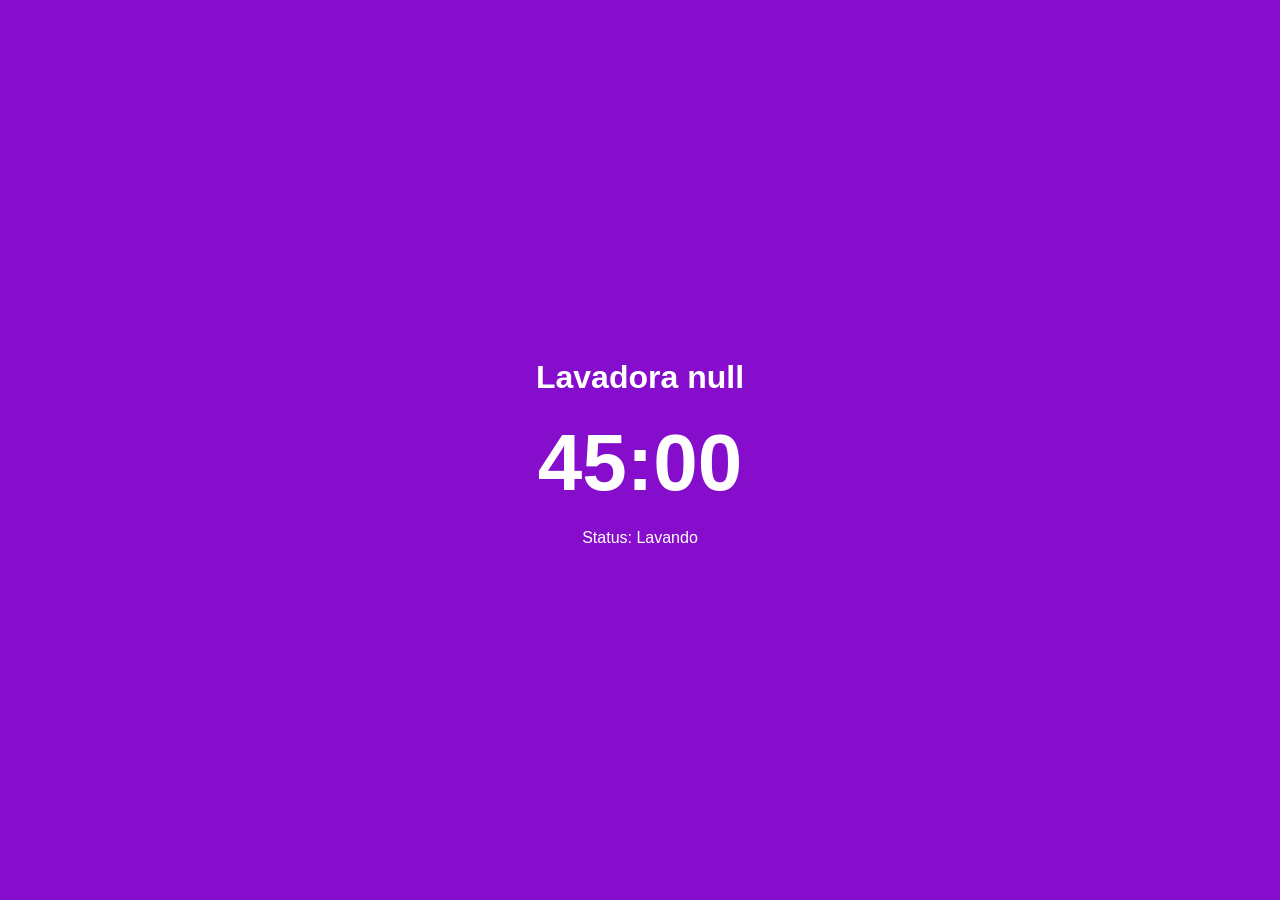
==== status.html @ 180e9141 "Add files via upload" ====
<!DOCTYPE html>
<html lang="pt-br">

<head>

<meta charset="UTF-8">
<meta name="viewport" content="width=device-width, initial-scale=1.0">

<title>Status da Lavagem</title>

<link rel="stylesheet" href="./css/status.css">

</head>

<body>

<div class="container">

<h1 id="maquina">Carregando máquina...</h1>

<div class="tempo" id="tempo">

45:00

</div>

<p>Status: Lavando</p>

</div>


<script>

/* detectar máquina pela URL */

const parametros = new URLSearchParams(window.location.search)

const maquina = parametros.get("maquina")

document.getElementById("maquina").innerHTML =
"Lavadora " + maquina


/* contador regressivo */

let tempo = 45 * 60

function atualizarTempo(){

let minutos = Math.floor(tempo / 60)

let segundos = tempo % 60

segundos = segundos < 10 ? "0" + segundos : segundos

document.getElementById("tempo").innerHTML =
minutos + ":" + segundos

tempo--

if(tempo < 0){

window.location.href = "finalizado.html"

}

}

setInterval(atualizarTempo, 1000)

</script>

</body>

</html>
---- css/status.css ----
body{

background:#860dcb;

font-family:Arial;

display:flex;

justify-content:center;

align-items:center;

height:100vh;

margin:0;

color:white;

}


.container{

text-align:center;

}


.tempo{

font-size:5rem;

font-weight:bold;

margin:20px;

}
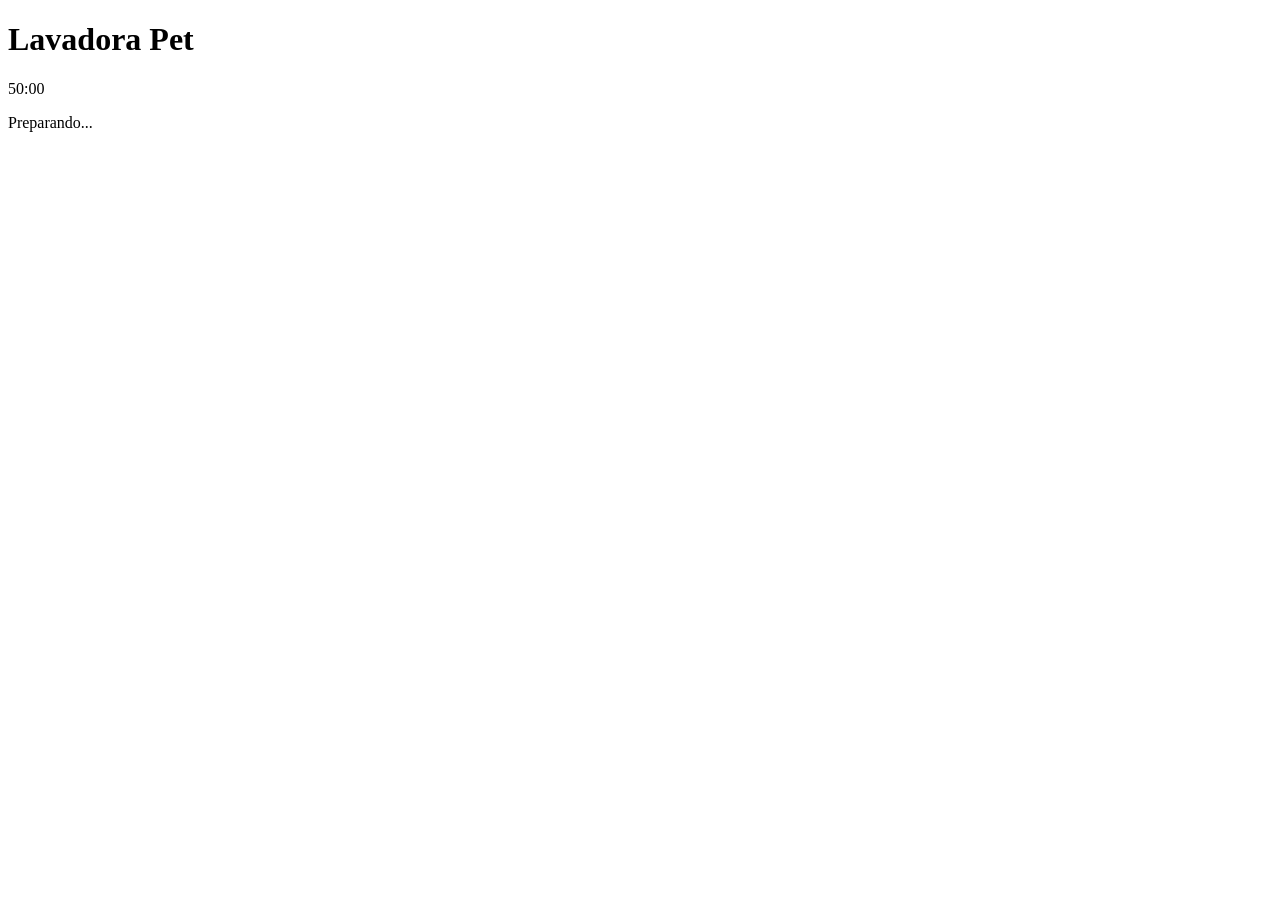
==== commit c8532551: "Add files via upload" ====
--- a/status.html
+++ b/status.html
@@ -8,7 +8,7 @@
 
 <title>Status da Lavagem</title>
 
-<link rel="stylesheet" href="./css/status.css">
+<link rel="stylesheet" href="status.css">
 
 </head>
 
@@ -16,34 +16,60 @@
 
 <div class="container">
 
-<h1 id="maquina">Carregando máquina...</h1>
+<h1 id="titulo">Carregando máquina...</h1>
 
 <div class="tempo" id="tempo">
-
-45:00
-
+00:00
 </div>
 
-<p>Status: Lavando</p>
+<p id="status">Preparando...</p>
 
 </div>
 
 
 <script>
 
-/* detectar máquina pela URL */
+/* detectar qual máquina veio do cartão */
 
-const parametros = new URLSearchParams(window.location.search)
+const params = new URLSearchParams(window.location.search)
 
-const maquina = parametros.get("maquina")
+const maquina = params.get("maq")
 
-document.getElementById("maquina").innerHTML =
-"Lavadora " + maquina
+
+/* definir tempo de cada máquina */
+
+let tempo
+
+if(maquina == "1"){
+
+tempo = 45 * 60
+document.getElementById("titulo").innerHTML = "Lavadora 01"
+
+}
+
+else if(maquina == "2"){
+
+tempo = 40 * 60
+document.getElementById("titulo").innerHTML = "Lavadora 02"
+
+}
+
+else if(maquina == "secadora"){
+
+tempo = 30 * 60
+document.getElementById("titulo").innerHTML = "Secadora"
+
+}
+
+else{
+
+tempo = 50 * 60
+document.getElementById("titulo").innerHTML = "Lavadora Pet"
+
+}
 
 
 /* contador regressivo */
-
-let tempo = 45 * 60
 
 function atualizarTempo(){
 
@@ -51,7 +77,11 @@
 
 let segundos = tempo % 60
 
-segundos = segundos < 10 ? "0" + segundos : segundos
+if(segundos < 10){
+
+segundos = "0" + segundos
+
+}
 
 document.getElementById("tempo").innerHTML =
 minutos + ":" + segundos
@@ -60,7 +90,8 @@
 
 if(tempo < 0){
 
-window.location.href = "finalizado.html"
+document.getElementById("status").innerHTML =
+"Lavagem finalizada ✅"
 
 }
 
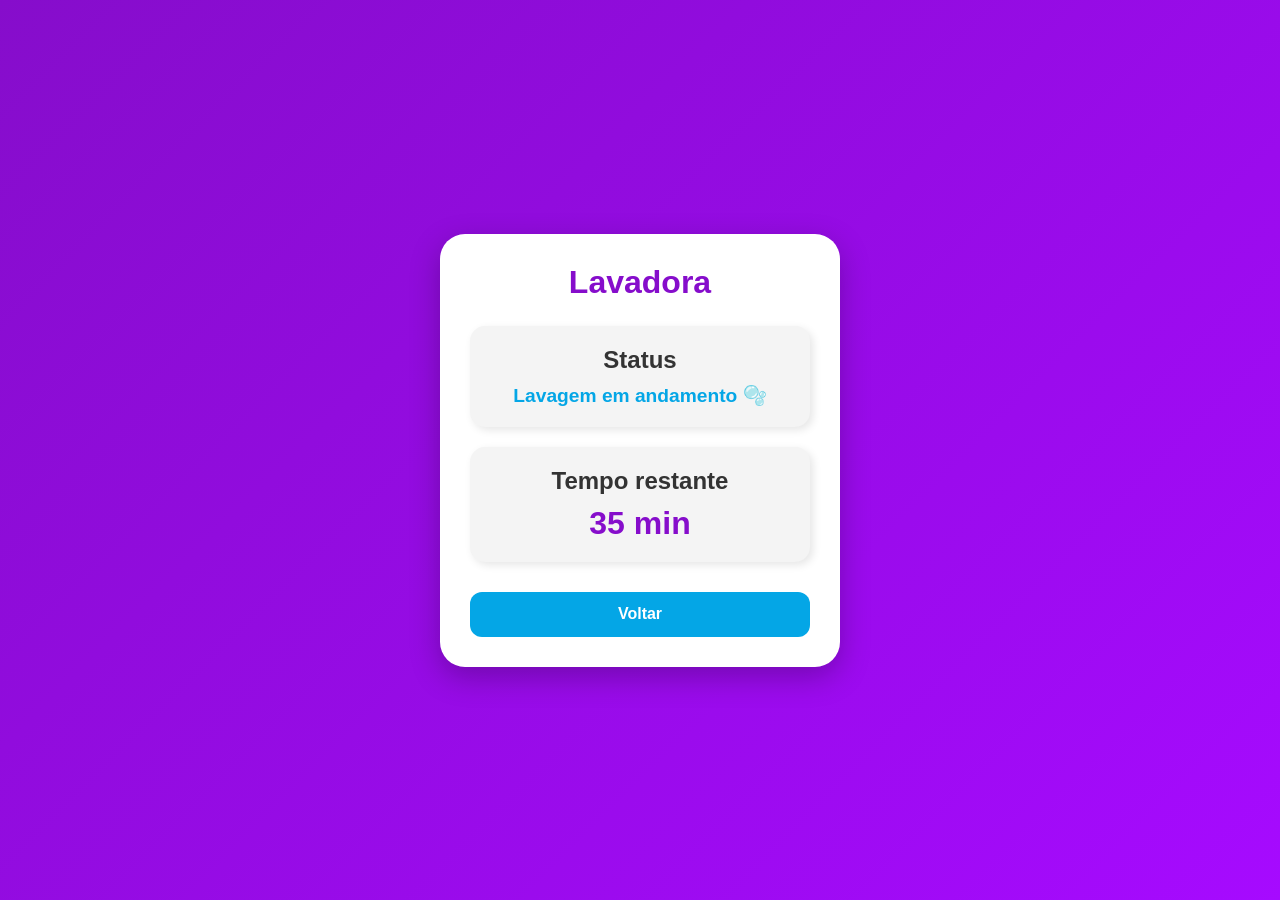
==== commit 2da96fad: "Add files via upload" ====
--- a/status.html
+++ b/status.html
@@ -2,13 +2,12 @@
 <html lang="pt-br">
 
 <head>
-
 <meta charset="UTF-8">
 <meta name="viewport" content="width=device-width, initial-scale=1.0">
 
 <title>Status da Lavagem</title>
 
-<link rel="stylesheet" href="status.css">
+<link rel="stylesheet" href="./css/status.css">
 
 </head>
 
@@ -16,91 +15,66 @@
 
 <div class="container">
 
-<h1 id="titulo">Carregando máquina...</h1>
+<h1 id="maquina">Lavadora</h1>
 
-<div class="tempo" id="tempo">
-00:00
+<div class="card">
+
+<h2>Status</h2>
+
+<p class="ativo">Lavagem em andamento 🫧</p>
+
 </div>
 
-<p id="status">Preparando...</p>
+
+<div class="card tempo">
+
+<h2>Tempo restante</h2>
+
+<p id="tempo">35 min</p>
+
+</div>
+
+
+<button onclick="voltar()">Voltar</button>
 
 </div>
 
 
 <script>
 
-/* detectar qual máquina veio do cartão */
+const parametros = new URLSearchParams(window.location.search);
 
-const params = new URLSearchParams(window.location.search)
+const maq = parametros.get("maq");
 
-const maquina = params.get("maq")
+const titulo = document.getElementById("maquina");
 
 
-/* definir tempo de cada máquina */
+if(maq == 1){
 
-let tempo
-
-if(maquina == "1"){
-
-tempo = 45 * 60
-document.getElementById("titulo").innerHTML = "Lavadora 01"
+titulo.innerHTML = "Lavadora 1";
 
 }
 
-else if(maquina == "2"){
+else if(maq == 2){
 
-tempo = 40 * 60
-document.getElementById("titulo").innerHTML = "Lavadora 02"
+titulo.innerHTML = "Lavadora 2";
 
 }
 
-else if(maquina == "secadora"){
+else if(maq == 3){
 
-tempo = 30 * 60
-document.getElementById("titulo").innerHTML = "Secadora"
-
-}
-
-else{
-
-tempo = 50 * 60
-document.getElementById("titulo").innerHTML = "Lavadora Pet"
+titulo.innerHTML = "Secadora";
 
 }
 
 
-/* contador regressivo */
+function voltar(){
 
-function atualizarTempo(){
-
-let minutos = Math.floor(tempo / 60)
-
-let segundos = tempo % 60
-
-if(segundos < 10){
-
-segundos = "0" + segundos
+window.location.href="index.html";
 
 }
-
-document.getElementById("tempo").innerHTML =
-minutos + ":" + segundos
-
-tempo--
-
-if(tempo < 0){
-
-document.getElementById("status").innerHTML =
-"Lavagem finalizada ✅"
-
-}
-
-}
-
-setInterval(atualizarTempo, 1000)
 
 </script>
 
 </body>
-
 </html>
--- a/css/status.css
+++ b/css/status.css
@@ -0,0 +1,134 @@
+*{
+
+margin:0;
+
+padding:0;
+
+box-sizing:border-box;
+
+font-family:Arial, Helvetica, sans-serif;
+
+}
+
+
+body{
+
+height:100vh;
+
+display:flex;
+
+justify-content:center;
+
+align-items:center;
+
+background:linear-gradient(135deg,#860dcb,#a60aff);
+
+}
+
+
+.container{
+
+width:90%;
+
+max-width:400px;
+
+background:white;
+
+padding:30px;
+
+border-radius:25px;
+
+box-shadow:0 10px 30px rgba(0,0,0,0.25);
+
+text-align:center;
+
+}
+
+
+h1{
+
+margin-bottom:25px;
+
+color:#860dcb;
+
+}
+
+
+.card{
+
+background:#f4f4f4;
+
+padding:20px;
+
+margin-bottom:20px;
+
+border-radius:15px;
+
+box-shadow:3px 3px 8px rgba(0,0,0,0.1);
+
+}
+
+
+.card h2{
+
+margin-bottom:10px;
+
+color:#333;
+
+}
+
+
+.ativo{
+
+color:#04a6e6;
+
+font-size:1.2rem;
+
+font-weight:bold;
+
+}
+
+
+.tempo p{
+
+font-size:2rem;
+
+font-weight:bold;
+
+color:#860dcb;
+
+}
+
+
+button{
+
+margin-top:10px;
+
+width:100%;
+
+height:45px;
+
+border:none;
+
+border-radius:12px;
+
+background:#04a6e6;
+
+color:white;
+
+font-size:1rem;
+
+font-weight:bold;
+
+cursor:pointer;
+
+transition:.3s;
+
+}
+
+
+button:hover{
+
+background:#028ac0;
+
+}
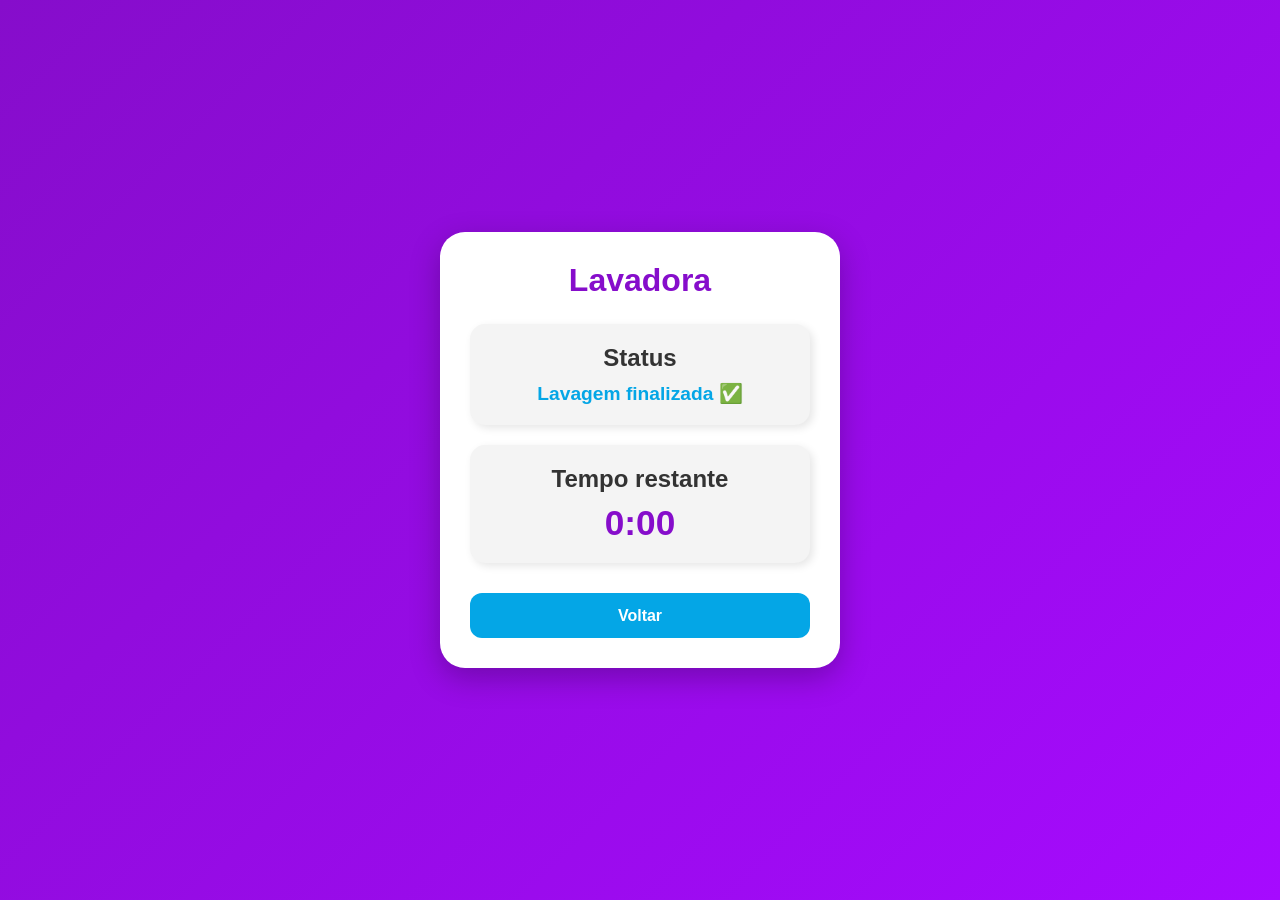
==== commit 398ee49d: "Add files via upload" ====
--- a/status.html
+++ b/status.html
@@ -2,6 +2,7 @@
 <html lang="pt-br">
 
 <head>
+
 <meta charset="UTF-8">
 <meta name="viewport" content="width=device-width, initial-scale=1.0">
 
@@ -21,7 +22,7 @@
 
 <h2>Status</h2>
 
-<p class="ativo">Lavagem em andamento 🫧</p>
+<p class="ativo" id="statusTexto">Lavagem em andamento 🫧</p>
 
 </div>
 
@@ -30,7 +31,7 @@
 
 <h2>Tempo restante</h2>
 
-<p id="tempo">35 min</p>
+<p id="tempo">--:--</p>
 
 </div>
 
@@ -48,10 +49,21 @@
 
 const titulo = document.getElementById("maquina");
 
+const tempoTela = document.getElementById("tempo");
+
+const statusTexto = document.getElementById("statusTexto");
+
+
+// tempo inicial de cada máquina (em minutos)
+
+let tempoInicial = 0;
+
 
 if(maq == 1){
 
 titulo.innerHTML = "Lavadora 1";
+
+tempoInicial = 35;
 
 }
 
@@ -59,13 +71,52 @@
 
 titulo.innerHTML = "Lavadora 2";
 
+tempoInicial = 40;
+
 }
 
 else if(maq == 3){
 
 titulo.innerHTML = "Secadora";
 
+tempoInicial = 25;
+
 }
+
+
+// converte minutos em segundos
+
+let tempo = tempoInicial * 60;
+
+
+// contador regressivo
+
+function atualizarTempo(){
+
+let minutos = Math.floor(tempo / 60);
+
+let segundos = tempo % 60;
+
+segundos = segundos < 10 ? "0" + segundos : segundos;
+
+tempoTela.innerHTML = minutos + ":" + segundos;
+
+if(tempo <= 0){
+
+statusTexto.innerHTML = "Lavagem finalizada ✅";
+
+clearInterval(contador);
+
+}
+
+tempo--;
+
+}
+
+
+let contador = setInterval(atualizarTempo,1000);
+
+atualizarTempo();
 
 
 function voltar(){
--- a/css/status.css
+++ b/css/status.css
@@ -91,7 +91,7 @@
 
 .tempo p{
 
-font-size:2rem;
+font-size:2.2rem;
 
 font-weight:bold;
 
